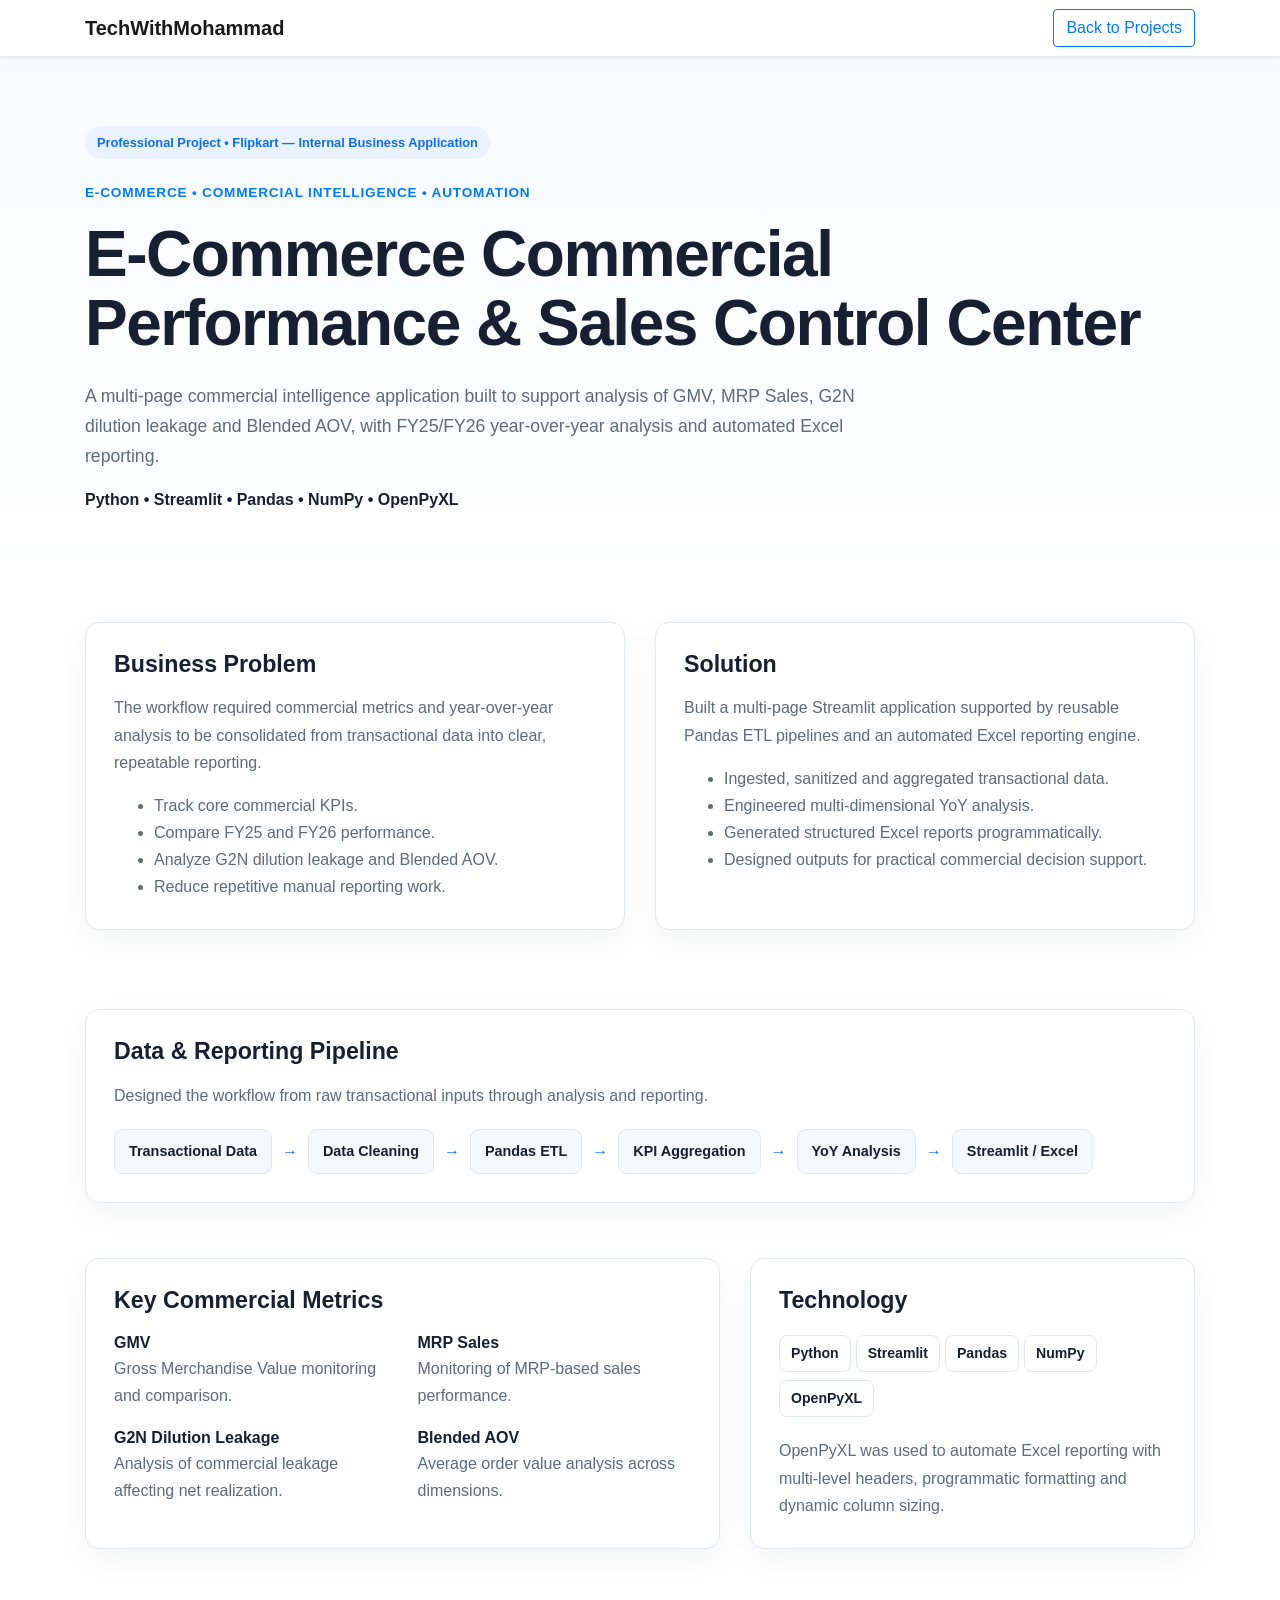
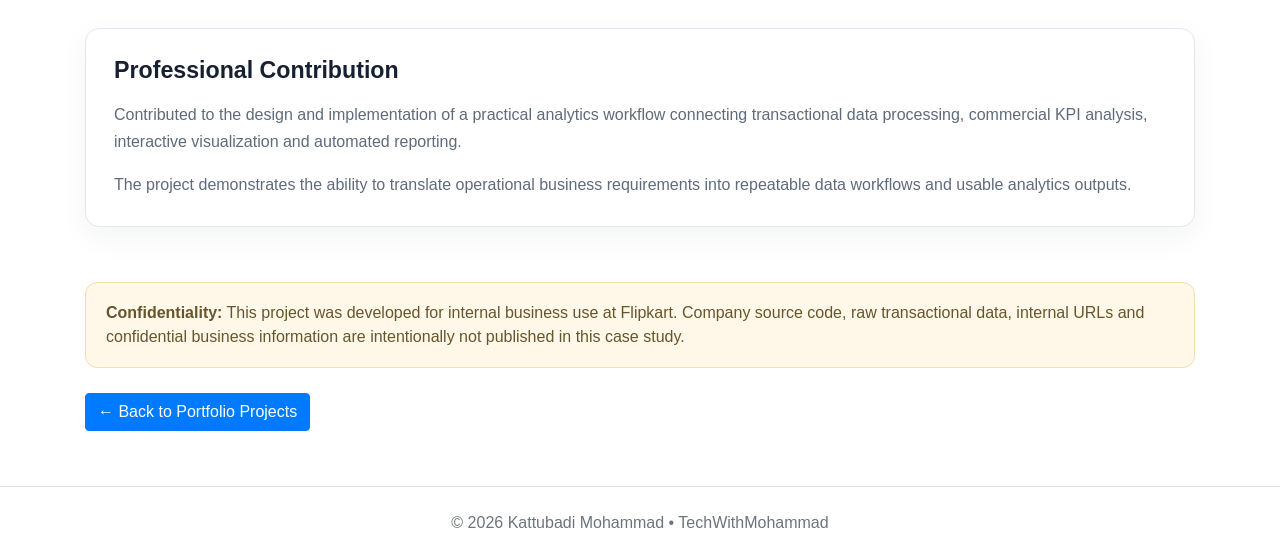
==== ecommerce-case-study.html @ a8de29c2 "Add Flipkart e-commerce project case study" ====
<!DOCTYPE html>
<html lang="en">
<head>
<meta charset="UTF-8">
<meta name="viewport" content="width=device-width, initial-scale=1.0">
<meta name="description" content="Case study: E-Commerce Commercial Performance & Sales Control Center by Kattubadi Mohammad.">
<title>E-Commerce Commercial Performance & Sales Control Center | Kattubadi Mohammad</title>
<link rel="stylesheet" href="https://stackpath.bootstrapcdn.com/bootstrap/4.5.2/css/bootstrap.min.css">
<link rel="stylesheet" href="styles.css">
<style>
:root{--accent:#0d6efd;--ink:#172033;--muted:#5f6b7a;--soft:#f5f8fc;--line:#e2e7ee}
body{color:var(--ink);background:#fff}.case-hero{background:linear-gradient(180deg,#f7fbff 0%,#fff 100%);padding:70px 0 55px}.eyebrow{letter-spacing:.8px;font-size:.85rem}.case-hero h1{font-size:clamp(2.2rem,5vw,4rem);line-height:1.08;letter-spacing:-1.5px}.lead-note{max-width:820px;color:var(--muted);font-size:1.1rem;line-height:1.7}.badge-soft{display:inline-block;background:#eaf3ff;color:var(--accent);padding:7px 12px;border-radius:999px;font-weight:700;font-size:.8rem}.case-section{padding:55px 0}.case-card{border:1px solid var(--line);border-radius:14px;padding:28px;background:#fff;box-shadow:0 10px 30px rgba(23,32,51,.05);height:100%}.case-card h2{font-size:1.45rem;font-weight:700;margin-bottom:16px}.case-card p,.case-card li{color:var(--muted);line-height:1.7}.pipeline{display:flex;flex-wrap:wrap;align-items:center;gap:10px;margin-top:20px}.pipeline span{padding:11px 14px;background:var(--soft);border:1px solid var(--line);border-radius:9px;font-weight:600;font-size:.9rem}.arrow{color:var(--accent);font-weight:700}.tech{display:inline-block;margin:4px 5px 4px 0;padding:7px 11px;border:1px solid var(--line);border-radius:8px;background:#fff;font-weight:600;font-size:.88rem}.confidential{background:#fff8e8;border:1px solid #f0dfb2;border-radius:12px;padding:18px 20px;color:#66552d}.back{margin-top:25px}@media(max-width:767px){.case-hero{padding:50px 0 40px}.pipeline{display:block}.pipeline span{display:inline-block;margin:4px}.arrow{display:none}}
</style>
</head>
<body>
<nav class="navbar navbar-expand-lg navbar-light bg-white shadow-sm sticky-top" aria-label="Case study navigation"><div class="container"><a class="navbar-brand font-weight-bold" href="index.html#home">TechWithMohammad</a><a class="btn btn-outline-primary" href="index.html#projects">Back to Projects</a></div></nav>
<header class="case-hero"><div class="container"><span class="badge-soft">Professional Project • Flipkart — Internal Business Application</span><p class="eyebrow text-primary font-weight-bold mt-4 mb-3">E-COMMERCE • COMMERCIAL INTELLIGENCE • AUTOMATION</p><h1 class="font-weight-bold mb-4">E-Commerce Commercial Performance &amp; Sales Control Center</h1><p class="lead-note mb-3">A multi-page commercial intelligence application built to support analysis of GMV, MRP Sales, G2N dilution leakage and Blended AOV, with FY25/FY26 year-over-year analysis and automated Excel reporting.</p><p class="mb-0 font-weight-bold">Python • Streamlit • Pandas • NumPy • OpenPyXL</p></div></header>
<main>
<section class="case-section"><div class="container"><div class="row"><div class="col-lg-6 mb-4"><div class="case-card"><h2>Business Problem</h2><p>The workflow required commercial metrics and year-over-year analysis to be consolidated from transactional data into clear, repeatable reporting.</p><ul class="mb-0"><li>Track core commercial KPIs.</li><li>Compare FY25 and FY26 performance.</li><li>Analyze G2N dilution leakage and Blended AOV.</li><li>Reduce repetitive manual reporting work.</li></ul></div></div><div class="col-lg-6 mb-4"><div class="case-card"><h2>Solution</h2><p>Built a multi-page Streamlit application supported by reusable Pandas ETL pipelines and an automated Excel reporting engine.</p><ul class="mb-0"><li>Ingested, sanitized and aggregated transactional data.</li><li>Engineered multi-dimensional YoY analysis.</li><li>Generated structured Excel reports programmatically.</li><li>Designed outputs for practical commercial decision support.</li></ul></div></div></div></div></section>
<section class="case-section pt-0"><div class="container"><div class="case-card"><h2>Data &amp; Reporting Pipeline</h2><p>Designed the workflow from raw transactional inputs through analysis and reporting.</p><div class="pipeline"><span>Transactional Data</span><b class="arrow">→</b><span>Data Cleaning</span><b class="arrow">→</b><span>Pandas ETL</span><b class="arrow">→</b><span>KPI Aggregation</span><b class="arrow">→</b><span>YoY Analysis</span><b class="arrow">→</b><span>Streamlit / Excel</span></div></div></div></section>
<section class="case-section pt-0"><div class="container"><div class="row"><div class="col-lg-7 mb-4"><div class="case-card"><h2>Key Commercial Metrics</h2><div class="row"><div class="col-md-6 mb-3"><strong>GMV</strong><p class="mb-0">Gross Merchandise Value monitoring and comparison.</p></div><div class="col-md-6 mb-3"><strong>MRP Sales</strong><p class="mb-0">Monitoring of MRP-based sales performance.</p></div><div class="col-md-6 mb-3"><strong>G2N Dilution Leakage</strong><p class="mb-0">Analysis of commercial leakage affecting net realization.</p></div><div class="col-md-6 mb-3"><strong>Blended AOV</strong><p class="mb-0">Average order value analysis across dimensions.</p></div></div></div></div><div class="col-lg-5 mb-4"><div class="case-card"><h2>Technology</h2><div><span class="tech">Python</span><span class="tech">Streamlit</span><span class="tech">Pandas</span><span class="tech">NumPy</span><span class="tech">OpenPyXL</span></div><p class="mt-3 mb-0">OpenPyXL was used to automate Excel reporting with multi-level headers, programmatic formatting and dynamic column sizing.</p></div></div></div></div></section>
<section class="case-section pt-0"><div class="container"><div class="case-card"><h2>Professional Contribution</h2><p>Contributed to the design and implementation of a practical analytics workflow connecting transactional data processing, commercial KPI analysis, interactive visualization and automated reporting.</p><p class="mb-0">The project demonstrates the ability to translate operational business requirements into repeatable data workflows and usable analytics outputs.</p></div></div></section>
<section class="case-section pt-0"><div class="container"><div class="confidential"><strong>Confidentiality:</strong> This project was developed for internal business use at Flipkart. Company source code, raw transactional data, internal URLs and confidential business information are intentionally not published in this case study.</div><a class="btn btn-primary back" href="index.html#projects">← Back to Portfolio Projects</a></div></section>
</main>
<footer class="py-4 border-top"><div class="container text-center text-muted">© 2026 Kattubadi Mohammad • TechWithMohammad</div></footer>
</body>
</html>
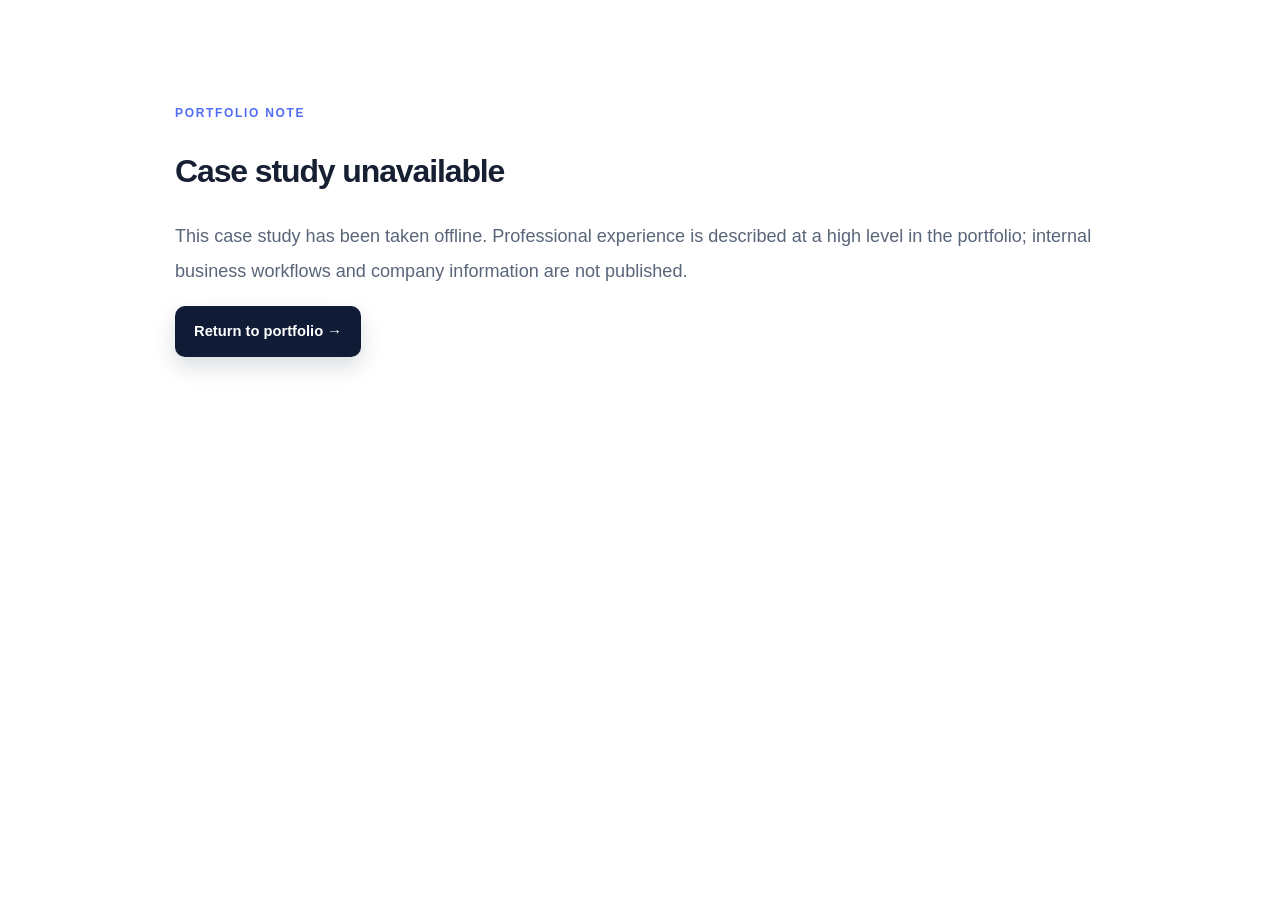
==== commit 3419514b: "Retire internal e-commerce case study content" ====
--- a/ecommerce-case-study.html
+++ b/ecommerce-case-study.html
@@ -1,27 +1,20 @@
-<!DOCTYPE html>
+<!doctype html>
 <html lang="en">
 <head>
-<meta charset="UTF-8">
-<meta name="viewport" content="width=device-width, initial-scale=1.0">
-<meta name="description" content="Case study: E-Commerce Commercial Performance & Sales Control Center by Kattubadi Mohammad.">
-<title>E-Commerce Commercial Performance & Sales Control Center | Kattubadi Mohammad</title>
-<link rel="stylesheet" href="https://stackpath.bootstrapcdn.com/bootstrap/4.5.2/css/bootstrap.min.css">
-<link rel="stylesheet" href="styles.css">
-<style>
-:root{--accent:#0d6efd;--ink:#172033;--muted:#5f6b7a;--soft:#f5f8fc;--line:#e2e7ee}
-body{color:var(--ink);background:#fff}.case-hero{background:linear-gradient(180deg,#f7fbff 0%,#fff 100%);padding:70px 0 55px}.eyebrow{letter-spacing:.8px;font-size:.85rem}.case-hero h1{font-size:clamp(2.2rem,5vw,4rem);line-height:1.08;letter-spacing:-1.5px}.lead-note{max-width:820px;color:var(--muted);font-size:1.1rem;line-height:1.7}.badge-soft{display:inline-block;background:#eaf3ff;color:var(--accent);padding:7px 12px;border-radius:999px;font-weight:700;font-size:.8rem}.case-section{padding:55px 0}.case-card{border:1px solid var(--line);border-radius:14px;padding:28px;background:#fff;box-shadow:0 10px 30px rgba(23,32,51,.05);height:100%}.case-card h2{font-size:1.45rem;font-weight:700;margin-bottom:16px}.case-card p,.case-card li{color:var(--muted);line-height:1.7}.pipeline{display:flex;flex-wrap:wrap;align-items:center;gap:10px;margin-top:20px}.pipeline span{padding:11px 14px;background:var(--soft);border:1px solid var(--line);border-radius:9px;font-weight:600;font-size:.9rem}.arrow{color:var(--accent);font-weight:700}.tech{display:inline-block;margin:4px 5px 4px 0;padding:7px 11px;border:1px solid var(--line);border-radius:8px;background:#fff;font-weight:600;font-size:.88rem}.confidential{background:#fff8e8;border:1px solid #f0dfb2;border-radius:12px;padding:18px 20px;color:#66552d}.back{margin-top:25px}@media(max-width:767px){.case-hero{padding:50px 0 40px}.pipeline{display:block}.pipeline span{display:inline-block;margin:4px}.arrow{display:none}}
-</style>
+  <meta charset="utf-8">
+  <meta name="viewport" content="width=device-width, initial-scale=1">
+  <meta name="robots" content="noindex,follow">
+  <title>Case Study | Mohammad Kattubadi</title>
+  <link rel="stylesheet" href="styles.css">
 </head>
 <body>
-<nav class="navbar navbar-expand-lg navbar-light bg-white shadow-sm sticky-top" aria-label="Case study navigation"><div class="container"><a class="navbar-brand font-weight-bold" href="index.html#home">TechWithMohammad</a><a class="btn btn-outline-primary" href="index.html#projects">Back to Projects</a></div></nav>
-<header class="case-hero"><div class="container"><span class="badge-soft">Professional Project • Flipkart — Internal Business Application</span><p class="eyebrow text-primary font-weight-bold mt-4 mb-3">E-COMMERCE • COMMERCIAL INTELLIGENCE • AUTOMATION</p><h1 class="font-weight-bold mb-4">E-Commerce Commercial Performance &amp; Sales Control Center</h1><p class="lead-note mb-3">A multi-page commercial intelligence application built to support analysis of GMV, MRP Sales, G2N dilution leakage and Blended AOV, with FY25/FY26 year-over-year analysis and automated Excel reporting.</p><p class="mb-0 font-weight-bold">Python • Streamlit • Pandas • NumPy • OpenPyXL</p></div></header>
-<main>
-<section class="case-section"><div class="container"><div class="row"><div class="col-lg-6 mb-4"><div class="case-card"><h2>Business Problem</h2><p>The workflow required commercial metrics and year-over-year analysis to be consolidated from transactional data into clear, repeatable reporting.</p><ul class="mb-0"><li>Track core commercial KPIs.</li><li>Compare FY25 and FY26 performance.</li><li>Analyze G2N dilution leakage and Blended AOV.</li><li>Reduce repetitive manual reporting work.</li></ul></div></div><div class="col-lg-6 mb-4"><div class="case-card"><h2>Solution</h2><p>Built a multi-page Streamlit application supported by reusable Pandas ETL pipelines and an automated Excel reporting engine.</p><ul class="mb-0"><li>Ingested, sanitized and aggregated transactional data.</li><li>Engineered multi-dimensional YoY analysis.</li><li>Generated structured Excel reports programmatically.</li><li>Designed outputs for practical commercial decision support.</li></ul></div></div></div></div></section>
-<section class="case-section pt-0"><div class="container"><div class="case-card"><h2>Data &amp; Reporting Pipeline</h2><p>Designed the workflow from raw transactional inputs through analysis and reporting.</p><div class="pipeline"><span>Transactional Data</span><b class="arrow">→</b><span>Data Cleaning</span><b class="arrow">→</b><span>Pandas ETL</span><b class="arrow">→</b><span>KPI Aggregation</span><b class="arrow">→</b><span>YoY Analysis</span><b class="arrow">→</b><span>Streamlit / Excel</span></div></div></div></section>
-<section class="case-section pt-0"><div class="container"><div class="row"><div class="col-lg-7 mb-4"><div class="case-card"><h2>Key Commercial Metrics</h2><div class="row"><div class="col-md-6 mb-3"><strong>GMV</strong><p class="mb-0">Gross Merchandise Value monitoring and comparison.</p></div><div class="col-md-6 mb-3"><strong>MRP Sales</strong><p class="mb-0">Monitoring of MRP-based sales performance.</p></div><div class="col-md-6 mb-3"><strong>G2N Dilution Leakage</strong><p class="mb-0">Analysis of commercial leakage affecting net realization.</p></div><div class="col-md-6 mb-3"><strong>Blended AOV</strong><p class="mb-0">Average order value analysis across dimensions.</p></div></div></div></div><div class="col-lg-5 mb-4"><div class="case-card"><h2>Technology</h2><div><span class="tech">Python</span><span class="tech">Streamlit</span><span class="tech">Pandas</span><span class="tech">NumPy</span><span class="tech">OpenPyXL</span></div><p class="mt-3 mb-0">OpenPyXL was used to automate Excel reporting with multi-level headers, programmatic formatting and dynamic column sizing.</p></div></div></div></div></section>
-<section class="case-section pt-0"><div class="container"><div class="case-card"><h2>Professional Contribution</h2><p>Contributed to the design and implementation of a practical analytics workflow connecting transactional data processing, commercial KPI analysis, interactive visualization and automated reporting.</p><p class="mb-0">The project demonstrates the ability to translate operational business requirements into repeatable data workflows and usable analytics outputs.</p></div></div></section>
-<section class="case-section pt-0"><div class="container"><div class="confidential"><strong>Confidentiality:</strong> This project was developed for internal business use at Flipkart. Company source code, raw transactional data, internal URLs and confidential business information are intentionally not published in this case study.</div><a class="btn btn-primary back" href="index.html#projects">← Back to Portfolio Projects</a></div></section>
-</main>
-<footer class="py-4 border-top"><div class="container text-center text-muted">© 2026 Kattubadi Mohammad • TechWithMohammad</div></footer>
+  <main class="section">
+    <div class="container narrow">
+      <p class="eyebrow">PORTFOLIO NOTE</p>
+      <h1>Case study unavailable</h1>
+      <p class="section-intro">This case study has been taken offline. Professional experience is described at a high level in the portfolio; internal business workflows and company information are not published.</p>
+      <p><a class="button button-primary" href="index.html#experience">Return to portfolio →</a></p>
+    </div>
+  </main>
 </body>
 </html>
--- a/styles.css
+++ b/styles.css
@@ -0,0 +1,6 @@
+:root{--navy:#101b35;--navy-2:#172746;--ink:#172033;--muted:#667085;--blue:#526df5;--cyan:#65d5d2;--paper:#f5f7fb;--line:#e5e9f1;--white:#fff;--radius:20px;--shadow:0 18px 50px rgba(16,27,53,.08)}
+*{box-sizing:border-box}html{scroll-behavior:smooth;scroll-padding-top:92px}body{margin:0;color:var(--ink);background:#fff;font-family:"DM Sans",Arial,sans-serif;line-height:1.65;-webkit-font-smoothing:antialiased}h1,h2,h3,.brand{font-family:Manrope,"DM Sans",sans-serif;letter-spacing:-.035em}a{color:inherit;text-decoration:none}a:hover{color:var(--blue)}img{max-width:100%;display:block}.container{width:min(1160px,calc(100% - 48px));margin:0 auto}.narrow{max-width:930px}.section{padding:104px 0}.section-light{background:var(--paper)}.skip-link{position:absolute;left:16px;top:-60px;background:#fff;color:var(--navy);padding:10px 14px;z-index:20;border-radius:8px}.skip-link:focus{top:12px}.site-header{position:sticky;top:0;z-index:10;background:rgba(255,255,255,.92);backdrop-filter:blur(16px);border-bottom:1px solid rgba(229,233,241,.8)}.nav-wrap{min-height:76px;display:flex;align-items:center;justify-content:space-between;gap:22px}.brand{display:flex;align-items:center;gap:11px;font-weight:800;font-size:1rem}.brand-mark{width:38px;height:38px;border-radius:12px;background:var(--navy);color:#fff;display:grid;place-items:center;font-size:.82rem;letter-spacing:0}.nav-menu{margin-left:auto}.nav-menu summary{display:none;cursor:pointer;font-weight:700}.nav-menu nav{display:flex;align-items:center;gap:26px}.nav-menu nav a,.nav-resume{font-size:.9rem;font-weight:600;color:#475467}.nav-menu nav a:hover,.nav-resume:hover{color:var(--blue)}.nav-resume{border:1px solid var(--line);border-radius:999px;padding:10px 16px}.hero{padding:88px 0 42px;background:radial-gradient(ellipse at 82% 18%,rgba(101,213,210,.16),transparent 30%),linear-gradient(120deg,#fff 0%,#f7f9ff 100%);overflow:hidden}.hero-grid{display:grid;grid-template-columns:1.15fr .85fr;align-items:center;gap:70px}.eyebrow{margin:0 0 18px;color:var(--blue);font-size:.75rem;font-weight:800;letter-spacing:.14em}.eyebrow-line{display:inline-block;width:28px;height:2px;background:var(--blue);vertical-align:middle;margin-right:9px}.hero h1{font-size:clamp(3.1rem,6vw,5.4rem);line-height:1.04;font-weight:800;margin:0 0 25px;max-width:720px}.hero h1 span{color:var(--blue)}.hero-lead{font-size:1.16rem;line-height:1.8;color:#586579;max-width:650px}.hero-actions{display:flex;flex-wrap:wrap;gap:12px;margin-top:30px}.button{display:inline-flex;align-items:center;justify-content:center;gap:12px;padding:13px 19px;border-radius:10px;font-size:.92rem;font-weight:700;transition:transform .2s,box-shadow .2s}.button:hover{transform:translateY(-2px)}.button-primary{background:var(--navy);color:#fff;box-shadow:0 10px 22px rgba(16,27,53,.15)}.button-primary:hover{color:#fff;background:#22345a}.button-secondary{border:1px solid #d9dfeb;background:#fff;color:var(--ink)}.hero-links{display:flex;gap:24px;margin-top:30px;color:#586579;font-size:.9rem;font-weight:600}.hero-visual{position:relative;min-height:440px;display:grid;place-items:center}.photo-frame{width:min(340px,78%);height:420px;padding:10px;background:#fff;border-radius:28px;box-shadow:0 25px 70px rgba(16,27,53,.18);transform:rotate(2deg);z-index:1}.photo-frame img{width:100%;height:100%;object-fit:cover;object-position:center top;border-radius:20px}.floating-note{position:absolute;z-index:2;bottom:42px;left:0;display:flex;align-items:center;gap:12px;background:#fff;padding:14px 18px;border-radius:14px;box-shadow:var(--shadow)}.floating-note strong,.floating-note small{display:block}.floating-note strong{font-size:.85rem}.floating-note small{color:var(--muted);font-size:.76rem}.note-dot{width:10px;height:10px;border-radius:50%;background:#31b58b;box-shadow:0 0 0 5px #e4f7f0}.visual-orbit{position:absolute;border:1px solid rgba(82,109,245,.18);border-radius:50%;pointer-events:none}.orbit-one{width:440px;height:440px}.orbit-two{width:520px;height:520px;border-color:rgba(101,213,210,.22)}.hero-stats{display:grid;grid-template-columns:repeat(4,1fr);gap:14px;padding-top:50px;margin-top:45px;border-top:1px solid #e4e9f1}.hero-stats div{display:flex;flex-direction:column;gap:3px}.hero-stats strong{font-family:Manrope;font-size:1.08rem}.hero-stats span{color:var(--muted);font-size:.84rem}.section h2,.contact-section h2{font-size:clamp(2.1rem,4vw,3.2rem);line-height:1.13;margin:0 0 24px;font-weight:800}.section-intro{font-size:1.13rem;color:#596579;line-height:1.9}.focus-grid{display:grid;grid-template-columns:repeat(3,1fr);gap:16px;margin-top:42px}.focus-card{padding:25px;border:1px solid var(--line);border-radius:16px;background:#fff}.focus-number{display:grid;place-items:center;width:36px;height:36px;border-radius:10px;background:#edf0ff;color:var(--blue);font-weight:800}.focus-card h3{font-size:1.08rem;margin:20px 0 8px}.focus-card p{margin:0;color:var(--muted);font-size:.93rem}.section-heading{display:flex;justify-content:space-between;align-items:end;gap:40px;margin-bottom:42px}.section-heading h2{margin-bottom:0}.section-heading>p{max-width:390px;color:var(--muted);margin:0 0 5px}.timeline{display:grid;gap:18px}.job-card{position:relative;padding:30px 34px;border:1px solid var(--line);border-radius:18px;background:#fff;box-shadow:0 8px 30px rgba(16,27,53,.035)}.job-card.current{border-color:#cbd3ff;box-shadow:0 12px 36px rgba(82,109,245,.09)}.job-top{display:flex;justify-content:space-between;gap:24px;margin-bottom:18px}.job-label,.project-type{font-size:.7rem;letter-spacing:.12em;font-weight:800;color:var(--blue)}.job-card h3{font-size:1.3rem;margin:8px 0 3px}.company{margin:0;color:#526078;font-weight:700}.company span{font-weight:400;color:var(--muted)}.job-date{text-align:right;color:var(--ink);font-weight:700;font-size:.9rem;white-space:nowrap;margin:4px 0 0}.job-date span{color:var(--muted);font-weight:400}.job-card ul{padding-left:20px;margin:0;color:#596579}.job-card li{padding:4px 0 4px 3px}.job-card li::marker{color:var(--blue)}.job-note{font-size:.82rem;color:#7a8495;background:#f7f8fc;padding:11px 14px;border-radius:9px;margin:18px 0 0}.section-dark{background:var(--navy);color:#fff}.section-dark .eyebrow{color:var(--cyan)}.section-dark h2{margin-bottom:42px}.skills-grid{display:grid;grid-template-columns:repeat(3,1fr);gap:1px;background:rgba(255,255,255,.13);border:1px solid rgba(255,255,255,.13);border-radius:18px;overflow:hidden}.skills-grid article{padding:28px;background:var(--navy)}.skill-index{color:var(--cyan);font-size:.76rem;font-weight:800;letter-spacing:.1em}.skills-grid h3{font-size:1.1rem;margin:17px 0 9px}.skills-grid p{color:#bdc7d9;font-size:.91rem;margin:0}.skills-grid small{display:block;color:var(--cyan);margin-top:9px}.projects-grid{display:grid;grid-template-columns:repeat(2,1fr);gap:20px}.project-card{overflow:hidden;background:#fff;border:1px solid var(--line);border-radius:18px;box-shadow:0 8px 30px rgba(16,27,53,.04)}.project-featured{grid-column:1/-1;display:grid;grid-template-columns:.82fr 1.18fr}.project-image{min-height:220px;background:#e9edf5;overflow:hidden}.project-image img{width:100%;height:100%;min-height:220px;object-fit:cover;transition:transform .5s}.project-card:hover .project-image img{transform:scale(1.035)}.project-content{padding:26px}.project-content h3{font-size:1.28rem;margin:9px 0 12px}.project-content>p:not(.tech-list){color:var(--muted);font-size:.93rem}.project-type{font-size:.68rem}.metric-row{display:flex;gap:10px;margin:22px 0}.metric-row div{flex:1;padding:12px;background:#f4f6ff;border-radius:10px}.metric-row strong,.metric-row span{display:block}.metric-row strong{font-family:Manrope;font-size:1.12rem}.metric-row span{color:var(--muted);font-size:.72rem}.tech-list{font-size:.82rem;font-weight:700;color:#596579}.project-actions{display:flex;gap:18px;flex-wrap:wrap;margin-top:18px}.project-actions a{font-weight:700;font-size:.88rem;color:var(--blue)}.project-text{background:linear-gradient(140deg,#f1f4ff,#fff)}.project-text .project-content{padding:38px}.two-column{display:grid;grid-template-columns:1fr 1fr;gap:80px}.education-card{padding:24px;border:1px solid var(--line);border-radius:15px}.education-card h3{font-size:1.12rem}.education-card p{color:var(--muted);margin:8px 0}.education-card span,.cert-list span{font-size:.84rem;color:var(--muted)}.cert-list{list-style:none;padding:0;margin:0;border-top:1px solid var(--line)}.cert-list li{padding:15px 0;border-bottom:1px solid var(--line);display:flex;justify-content:space-between;gap:16px}.contact-section{background:linear-gradient(120deg,#182747,#101b35);color:#fff;padding:88px 0}.contact-inner{max-width:850px}.contact-section .eyebrow{color:var(--cyan)}.contact-section h2{font-size:clamp(2.6rem,5vw,4.2rem)}.contact-section p:not(.eyebrow){color:#c4cee0;font-size:1.08rem;max-width:650px}.button-light{background:#fff;color:var(--navy)}.button-outline-light{border:1px solid rgba(255,255,255,.4);color:#fff}.button-outline-light:hover{color:#fff;background:rgba(255,255,255,.08)}.site-footer{background:#0b1428;color:#aeb9cc;padding:23px 0;font-size:.82rem}.footer-inner{display:flex;justify-content:space-between;align-items:center;gap:20px}.footer-inner div{display:flex;gap:18px}.footer-inner a:hover{color:#fff}
+a:focus-visible,summary:focus-visible{outline:3px solid #7e8cff;outline-offset:4px;border-radius:4px}
+@media(max-width:900px){.hero-grid{gap:30px}.hero h1{font-size:4rem}.hero-visual{min-height:380px}.photo-frame{height:360px}.orbit-one{width:380px;height:380px}.orbit-two{width:440px;height:440px}.nav-menu nav{gap:15px}.nav-menu nav a{font-size:.82rem}.project-featured{grid-template-columns:1fr}.project-featured .project-image{max-height:260px}.two-column{gap:40px}}
+@media(max-width:680px){.container{width:min(100% - 34px,1160px)}.section{padding:72px 0}.nav-wrap{min-height:66px}.brand{font-size:.9rem}.nav-resume{font-size:.8rem;padding:8px 11px}.nav-menu{position:relative;margin-left:auto}.nav-menu summary{display:block;list-style:none;font-size:0;padding:10px}.nav-menu summary::-webkit-details-marker{display:none}.nav-menu summary span{font-size:1.15rem}.nav-menu nav{display:none;position:absolute;right:0;top:42px;width:210px;padding:13px;background:#fff;border:1px solid var(--line);border-radius:13px;box-shadow:var(--shadow)}.nav-menu[open] nav{display:grid;gap:0}.nav-menu nav a{padding:10px 9px;font-size:.9rem}.hero{padding:62px 0 30px}.hero-grid{grid-template-columns:1fr;gap:20px}.hero h1{font-size:clamp(2.8rem,13vw,4.1rem)}.hero-lead{font-size:1.02rem}.hero-visual{min-height:330px;order:-1}.photo-frame{width:220px;height:290px}.floating-note{left:calc(50% - 155px);bottom:20px}.orbit-one{width:310px;height:310px}.orbit-two{width:360px;height:360px}.hero-stats{grid-template-columns:repeat(2,1fr);gap:20px 12px;margin-top:30px;padding-top:28px}.focus-grid,.skills-grid,.projects-grid,.two-column{grid-template-columns:1fr}.section-heading{display:block}.section-heading>p{margin-top:18px}.job-card{padding:23px 21px}.job-top{display:block}.job-date{text-align:left;margin-top:10px}.project-featured{grid-column:auto}.project-image,.project-image img{min-height:190px}.metric-row{gap:6px}.metric-row div{padding:9px 7px}.metric-row strong{font-size:.95rem}.metric-row span{font-size:.65rem}.two-column{gap:50px}.cert-list li{display:block}.cert-list span{display:block;margin-top:4px}.footer-inner{flex-direction:column;align-items:flex-start;gap:9px}.contact-section{padding:70px 0}}
+@media(prefers-reduced-motion:reduce){html{scroll-behavior:auto}*,*::before,*::after{transition:none!important;animation:none!important}}
